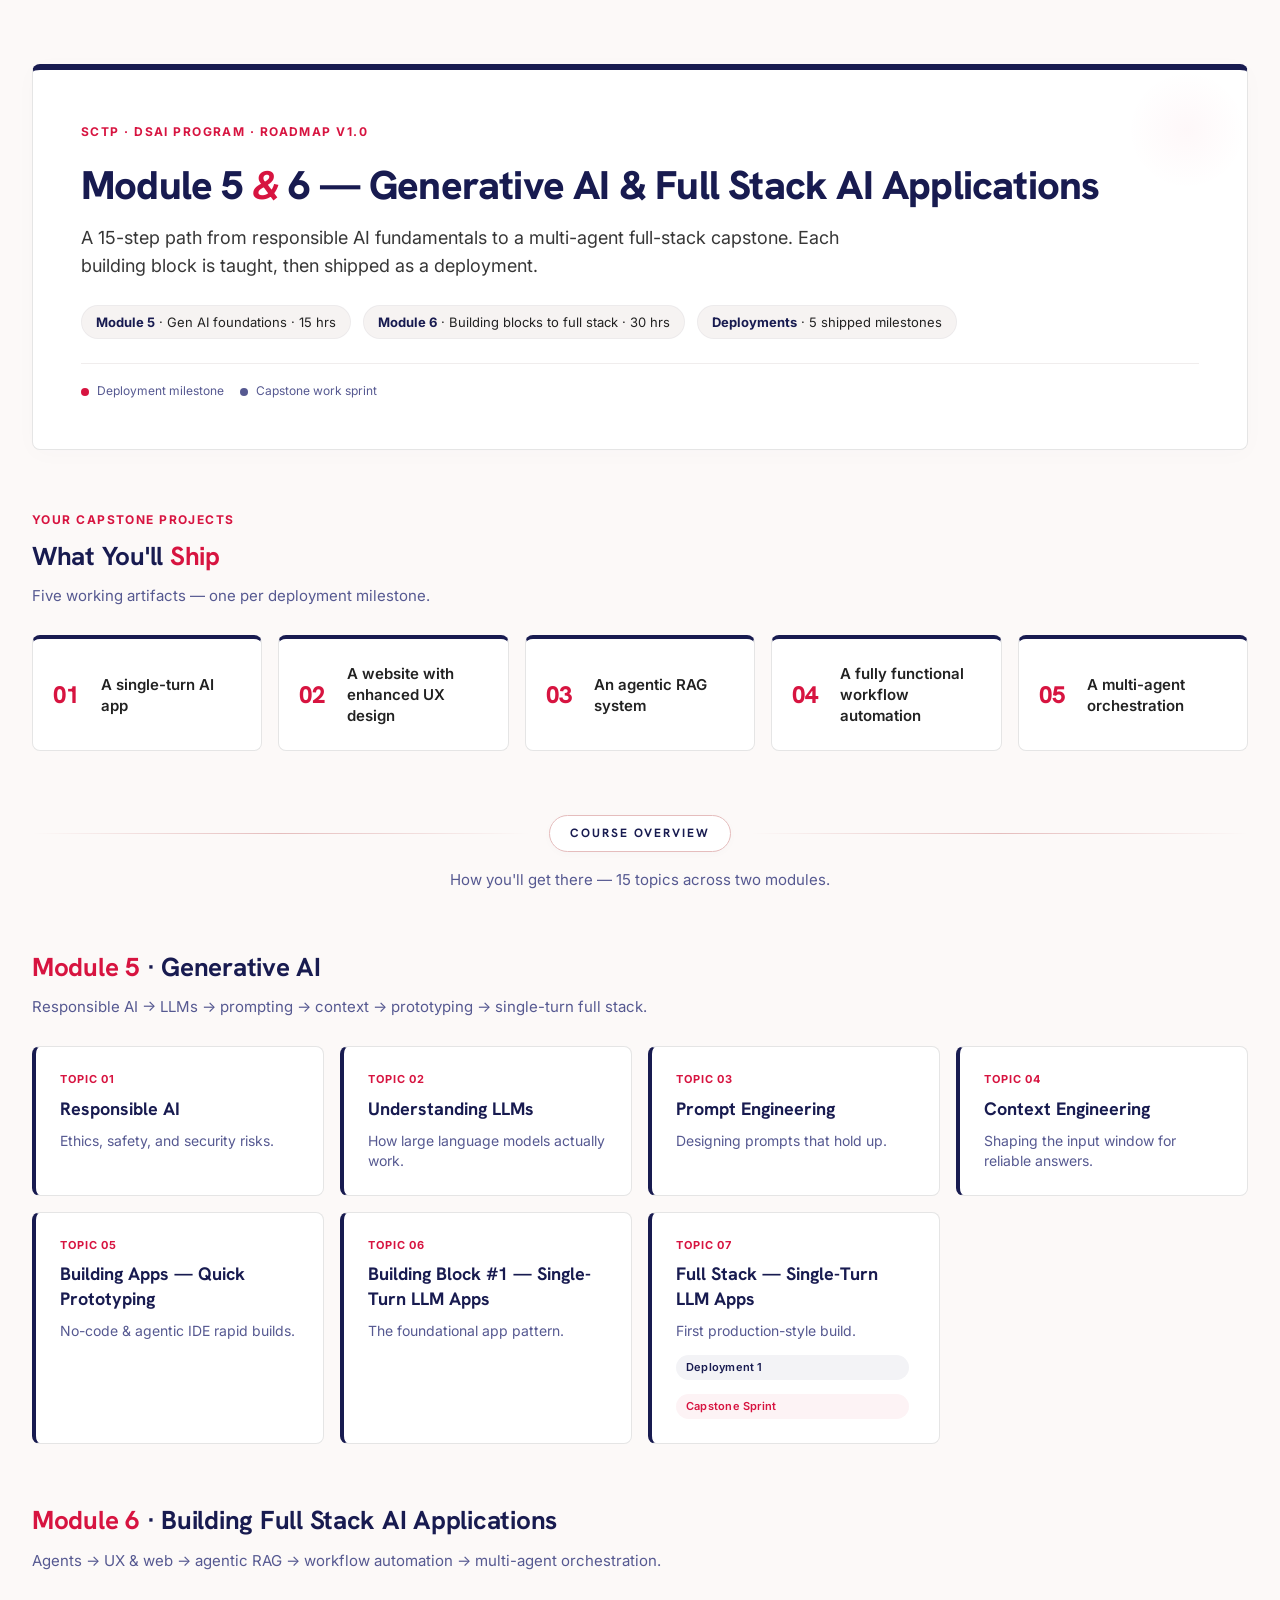
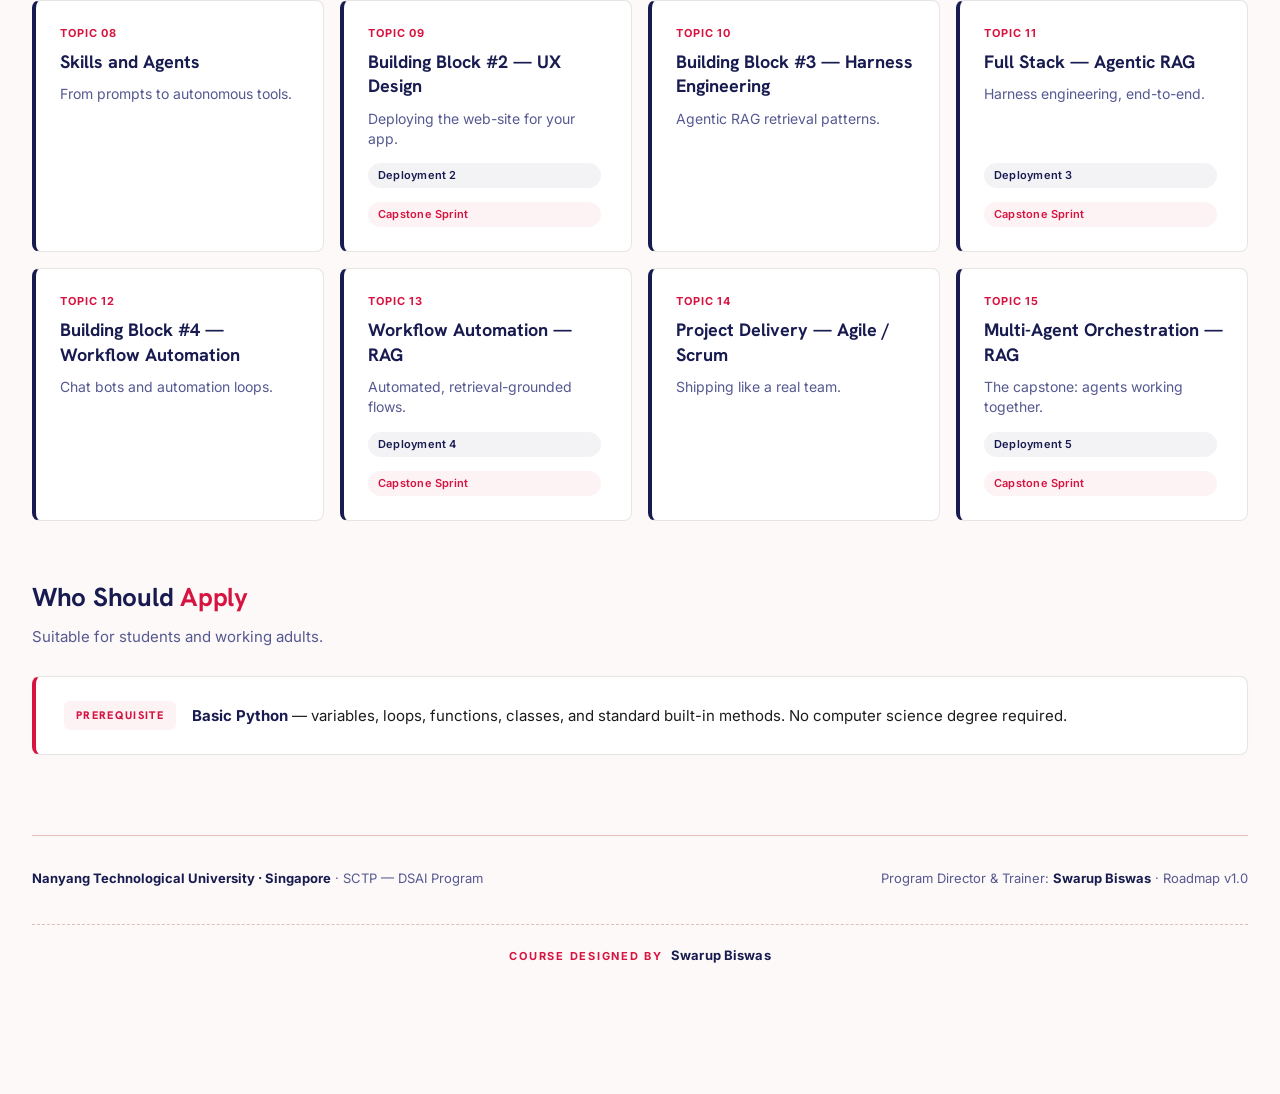
==== index.html @ b16fe464 "update new style" ====
<!doctype html>
<html lang="en">
<head>
<meta charset="utf-8" />
<meta name="viewport" content="width=device-width,initial-scale=1" />
<title>Module 5 & 6 — Generative AI & Full Stack AI Applications</title>
<link rel="stylesheet" href="index.css" />
</head>
<body>
<div class="wrap">

  <header class="top">
    <div class="eyebrow">SCTP · DSAI Program · Roadmap v1.0</div>
    <h1>Module 5 <span class="amp">&</span> 6 — Generative AI &amp; Full Stack AI Applications</h1>
    <p class="lede">A 15-step path from responsible AI fundamentals to a multi-agent full-stack capstone. Each building block is taught, then shipped as a deployment.</p>
    <div class="meta">
      <span><b>Module 5</b> · Gen AI foundations · 15 hrs</span>
      <span><b>Module 6</b> · Building blocks to full stack · 30 hrs</span>
      <span><b>Deployments</b> · 5 shipped milestones</span>
    </div>
    <div class="legend">
      <span><span class="dot d-deploy"></span>Deployment milestone</span>
      <span><span class="dot d-sprint"></span>Capstone work sprint</span>
    </div>
  </header>

  <section class="ships">
    <div class="eyebrow">Your Capstone Projects</div>
    <h2>What You'll <span class="num">Ship</span></h2>
    <p class="sub">Five working artifacts — one per deployment milestone.</p>
    <ol class="ship-list">
      <li><span class="ship-n">01</span><span class="ship-t">A single-turn AI app</span></li>
      <li><span class="ship-n">02</span><span class="ship-t">A website with enhanced UX design</span></li>
      <li><span class="ship-n">03</span><span class="ship-t">An agentic RAG system</span></li>
      <li><span class="ship-n">04</span><span class="ship-t">A fully functional workflow automation</span></li>
      <li><span class="ship-n">05</span><span class="ship-t">A multi-agent orchestration</span></li>
    </ol>
  </section>

  <div class="divider" role="separator" aria-hidden="true">
    <span class="divider-line"></span>
    <span class="divider-label">Course Overview</span>
    <span class="divider-line"></span>
  </div>

  <p class="overview-lede">How you'll get there — 15 topics across two modules.</p>

  <section>
    <h2><span class="num">Module 5</span> · Generative AI</h2>
    <p class="sub">Responsible AI → LLMs → prompting → context → prototyping → single-turn full stack.</p>
    <div class="grid">

      <div class="card">
        <div class="step">TOPIC 01</div>
        <div class="title">Responsible AI</div>
        <div class="when">Ethics, safety, and security risks.</div>
      </div>

      <div class="card">
        <div class="step">TOPIC 02</div>
        <div class="title">Understanding LLMs</div>
        <div class="when">How large language models actually work.</div>
      </div>

      <div class="card">
        <div class="step">TOPIC 03</div>
        <div class="title">Prompt Engineering</div>
        <div class="when">Designing prompts that hold up.</div>
      </div>

      <div class="card">
        <div class="step">TOPIC 04</div>
        <div class="title">Context Engineering</div>
        <div class="when">Shaping the input window for reliable answers.</div>
      </div>

      <div class="card">
        <div class="step">TOPIC 05</div>
        <div class="title">Building Apps — Quick Prototyping</div>
        <div class="when">No-code &amp; agentic IDE rapid builds.</div>
      </div>

      <div class="card">
        <div class="step">TOPIC 06</div>
        <div class="title">Building Block #1 — Single-Turn LLM Apps</div>
        <div class="when">The foundational app pattern.</div>
      </div>

      <div class="card">
        <div class="step">TOPIC 07</div>
        <div class="title">Full Stack — Single-Turn LLM Apps</div>
        <div class="when">First production-style build.</div>
        <span class="tag">Deployment 1</span>
        <span class="tag sprint">Capstone Sprint</span>
      </div>

    </div>
  </section>

  <section>
    <h2><span class="num">Module 6</span> · Building Full Stack AI Applications</h2>
    <p class="sub">Agents → UX &amp; web → agentic RAG → workflow automation → multi-agent orchestration.</p>
    <div class="grid">

      <div class="card">
        <div class="step">TOPIC 08</div>
        <div class="title">Skills and Agents</div>
        <div class="when">From prompts to autonomous tools.</div>
      </div>

      <div class="card">
        <div class="step">TOPIC 09</div>
        <div class="title">Building Block #2 — UX Design</div>
        <div class="when">Deploying the web-site for your app.</div>
        <span class="tag">Deployment 2</span>
        <span class="tag sprint">Capstone Sprint</span>
      </div>

      <div class="card">
        <div class="step">TOPIC 10</div>
        <div class="title">Building Block #3 — Harness Engineering</div>
        <div class="when">Agentic RAG retrieval patterns.</div>
      </div>

      <div class="card">
        <div class="step">TOPIC 11</div>
        <div class="title">Full Stack — Agentic RAG</div>
        <div class="when">Harness engineering, end-to-end.</div>
        <span class="tag">Deployment 3</span>
        <span class="tag sprint">Capstone Sprint</span>
      </div>

      <div class="card">
        <div class="step">TOPIC 12</div>
        <div class="title">Building Block #4 — Workflow Automation</div>
        <div class="when">Chat bots and automation loops.</div>
      </div>

      <div class="card">
        <div class="step">TOPIC 13</div>
        <div class="title">Workflow Automation — RAG</div>
        <div class="when">Automated, retrieval-grounded flows.</div>
        <span class="tag">Deployment 4</span>
        <span class="tag sprint">Capstone Sprint</span>
      </div>

      <div class="card">
        <div class="step">TOPIC 14</div>
        <div class="title">Project Delivery — Agile / Scrum</div>
        <div class="when">Shipping like a real team.</div>
      </div>

      <div class="card">
        <div class="step">TOPIC 15</div>
        <div class="title">Multi-Agent Orchestration — RAG</div>
        <div class="when">The capstone: agents working together.</div>
        <span class="tag">Deployment 5</span>
        <span class="tag sprint">Capstone Sprint</span>
      </div>

    </div>
  </section>

  <section class="eligibility">
    <h2>Who Should <span class="num">Apply</span></h2>
    <p class="sub">Suitable for students and working adults.</p>
    <div class="eligibility-card">
      <span class="eligibility-label">Prerequisite</span>
      <span class="eligibility-text"><b>Basic Python</b> — variables, loops, functions, classes, and standard built-in methods. No computer science degree required.</span>
    </div>
  </section>

  <footer>
    <span><b>Nanyang Technological University · Singapore</b> · SCTP — DSAI Program</span>
    <span>Program Director &amp; Trainer: <b>Swarup Biswas</b> · Roadmap v1.0</span>
    <span class="design-credit"><span class="label">Course Designed by</span><b>Swarup Biswas</b></span>
  </footer>

</div>
</body>
</html>
---- index.css ----
@import url('https://fonts.googleapis.com/css2?family=Hanken+Grotesk:wght@400;500;600;700;800&family=Inter:wght@300;400;500;600;700&display=swap');

:root {
  /* Colors from DESIGN.md */
  --bg: #fcf9f8;
  --fg: #1b1c1c;
  
  --primary: #ad002f;
  --primary-container: #d71440;
  --secondary: #565991;
  --secondary-container: #bcbffe;
  
  --heritage-red: #D71440;
  --deep-navy: #181B50;
  --ink-black: #222222;
  --pure-white: #FFFFFF;
  
  --surface-container-lowest: #ffffff;
  --surface-container-low: #f6f3f2;
  --surface-container: #f0eded;
  --surface-container-high: #eae7e7;
  --surface-container-highest: #e5e2e1;
  
  --outline: #906f6f;
  --outline-variant: #e5bdbd;
  --outline-light: #E5E5E5;
  
  /* Typography */
  --font-headline: 'Hanken Grotesk', -apple-system, BlinkMacSystemFont, "Segoe UI", Roboto, sans-serif;
  --font-body: 'Inter', -apple-system, BlinkMacSystemFont, "Segoe UI", Roboto, sans-serif;
  
  /* Radii */
  --radius-sm: 0.125rem;
  --radius-default: 0.25rem;
  --radius-md: 0.375rem;
  --radius-lg: 0.5rem;
  --radius-xl: 0.75rem;
  --radius-full: 9999px;
  
  /* Spacing */
  --unit: 8px;
  --container-max: 1280px;
  --gutter: 24px;
}

* {
  box-sizing: border-box;
}

html, body {
  margin: 0;
  padding: 0;
  background-color: var(--bg);
  color: var(--fg);
  font-family: var(--font-body);
  font-size: 16px;
  line-height: 1.55;
  -webkit-font-smoothing: antialiased;
}

.wrap {
  max-width: var(--container-max);
  margin: 0 auto;
  padding: 64px 32px 96px;
}

/* Header (Hero Section) styling matching Academic Excellence design */
header.top {
  background: var(--pure-white);
  border: 1px solid var(--outline-light);
  border-top: 6px solid var(--deep-navy);
  border-radius: var(--radius-lg);
  padding: 48px;
  margin-bottom: 48px;
  box-shadow: 0 4px 24px rgba(24, 27, 80, 0.02);
  position: relative;
  overflow: hidden;
}

header.top::after {
  content: '';
  position: absolute;
  top: 0;
  right: 0;
  width: 120px;
  height: 120px;
  background: radial-gradient(circle, rgba(215, 20, 64, 0.03) 0%, transparent 70%);
  pointer-events: none;
}

.eyebrow {
  font-family: var(--font-body);
  color: var(--heritage-red);
  letter-spacing: 0.12em;
  text-transform: uppercase;
  font-size: 12px;
  font-weight: 700;
  margin-bottom: 12px;
  display: inline-block;
}

h1 {
  font-family: var(--font-headline);
  font-size: 40px;
  font-weight: 800;
  line-height: 1.15;
  color: var(--deep-navy);
  margin: 8px 0 16px;
  letter-spacing: -0.02em;
}

h1 .amp {
  color: var(--heritage-red);
  font-family: var(--font-headline);
  font-weight: 700;
  font-style: italic;
}

.lede {
  color: var(--ink-black);
  max-width: 800px;
  font-size: 18px;
  line-height: 1.6;
  margin: 0 0 24px;
  opacity: 0.9;
}

/* Metadata badges in header */
.meta {
  display: flex;
  flex-wrap: wrap;
  gap: 12px;
  margin-top: 24px;
  font-size: 13px;
}

.meta span {
  display: inline-flex;
  align-items: center;
  background: var(--surface-container-low);
  color: var(--ink-black);
  padding: 6px 14px;
  border-radius: var(--radius-full);
  font-weight: 400;
  border: 1px solid rgba(24, 27, 80, 0.04);
}

.meta b {
  color: var(--deep-navy);
  font-weight: 700;
  margin-right: 4px;
}

/* Legend styling */
.legend {
  display: flex;
  flex-wrap: wrap;
  gap: 16px;
  margin-top: 24px;
  font-size: 12px;
  color: var(--secondary);
  border-top: 1px solid var(--surface-container);
  padding-top: 18px;
}

.legend span {
  display: inline-flex;
  align-items: center;
}

.legend .dot {
  display: inline-block;
  width: 8px;
  height: 8px;
  border-radius: var(--radius-full);
  margin-right: 8px;
}

.legend .d-deploy {
  background-color: var(--heritage-red);
}

.legend .d-sprint {
  background-color: var(--secondary);
}

/* Sections & Typography */
section {
  margin-top: 56px;
}

h2 {
  font-family: var(--font-headline);
  font-size: 26px;
  font-weight: 700;
  color: var(--deep-navy);
  margin: 0 0 8px;
  letter-spacing: -0.01em;
}

h2 .num {
  color: var(--heritage-red);
}

.sub {
  color: var(--secondary);
  font-size: 15px;
  margin-bottom: 28px;
  margin-top: 0;
}

/* Capstone Projects Section */
.ships .eyebrow {
  margin-bottom: 6px;
}

.ships .ship-list {
  list-style: none;
  padding: 0;
  margin: 0;
  display: grid;
  grid-template-columns: repeat(auto-fill, minmax(220px, 1fr));
  gap: 16px;
}

.ships .ship-list li {
  background: var(--pure-white);
  border: 1px solid var(--outline-light);
  border-top: 4px solid var(--deep-navy);
  padding: 24px 20px;
  border-radius: var(--radius-lg);
  display: flex;
  align-items: center;
  gap: 16px;
  transition: transform 0.2s cubic-bezier(0.2, 0.8, 0.2, 1), box-shadow 0.2s ease, border-top-color 0.2s ease;
}

.ships .ship-list li:hover {
  transform: translateY(-3px);
  box-shadow: 0 8px 20px rgba(24, 27, 80, 0.05);
  border-top-color: var(--heritage-red);
}

.ships .ship-n {
  color: var(--heritage-red);
  font-family: var(--font-headline);
  font-weight: 800;
  font-size: 24px;
  line-height: 1;
  min-width: 32px;
  font-feature-settings: "tnum";
}

.ships .ship-t {
  color: var(--ink-black);
  font-size: 15px;
  font-weight: 600;
  line-height: 1.4;
}

/* Divider Styling */
.divider {
  display: flex;
  align-items: center;
  gap: 20px;
  margin: 64px 0 16px;
}

.divider-line {
  flex: 1;
  height: 1px;
  background: linear-gradient(90deg, transparent, var(--outline-variant), transparent);
}

.divider-label {
  color: var(--deep-navy);
  font-family: var(--font-headline);
  font-size: 12px;
  letter-spacing: 0.16em;
  text-transform: uppercase;
  font-weight: 700;
  padding: 8px 20px;
  border: 1px solid var(--outline-variant);
  border-radius: var(--radius-full);
  background: var(--pure-white);
  box-shadow: 0 2px 8px rgba(24, 27, 80, 0.02);
  white-space: nowrap;
}

.overview-lede {
  color: var(--secondary);
  font-size: 15px;
  text-align: center;
  margin: 0 0 32px;
}

/* Topic Grid and Card Styling */
.grid {
  display: grid;
  grid-template-columns: repeat(auto-fill, minmax(260px, 1fr));
  gap: 16px;
}

.card {
  background: var(--pure-white);
  border: 1px solid var(--outline-light);
  border-left: 4px solid var(--deep-navy);
  padding: 24px;
  border-radius: var(--radius-lg);
  position: relative;
  transition: transform 0.2s cubic-bezier(0.2, 0.8, 0.2, 1), box-shadow 0.2s ease, border-left-color 0.2s ease;
  display: flex;
  flex-direction: column;
}

.card:hover {
  border-color: var(--outline-light);
  border-left-color: var(--heritage-red);
  transform: translateY(-3px);
  box-shadow: 0 8px 20px rgba(24, 27, 80, 0.05);
}

.step {
  font-family: var(--font-body);
  font-size: 11px;
  color: var(--heritage-red);
  font-weight: 700;
  letter-spacing: 0.08em;
  margin-bottom: 8px;
}

.title {
  font-family: var(--font-headline);
  font-size: 18px;
  font-weight: 700;
  margin: 0 0 10px;
  color: var(--deep-navy);
  line-height: 1.35;
}

.when {
  font-size: 14px;
  color: var(--secondary);
  line-height: 1.45;
  margin-bottom: auto; /* Pushes the tags to the bottom */
}

/* Tag Styles */
.tag {
  display: inline-block;
  font-size: 11px;
  letter-spacing: 0.02em;
  font-weight: 600;
  margin-top: 14px;
  margin-right: 6px;
  padding: 4px 10px;
  border-radius: var(--radius-full);
  /* Primary Chip (Deployment): Subtle bg fill (5% opacity of secondary color) */
  background: rgba(24, 27, 80, 0.05);
  color: var(--deep-navy);
  border: none;
  transition: background 0.15s ease;
}

/* Secondary Chip (Capstone Sprint): Subtle bg fill of primary color */
.tag.sprint {
  background: rgba(215, 20, 64, 0.05);
  color: var(--heritage-red);
}

.card:hover .tag {
  background: rgba(24, 27, 80, 0.08);
}

.card:hover .tag.sprint {
  background: rgba(215, 20, 64, 0.08);
}

/* Eligibility Section */
.eligibility .eligibility-card {
  background: var(--pure-white);
  border: 1px solid var(--outline-light);
  border-left: 4px solid var(--heritage-red);
  border-radius: var(--radius-lg);
  padding: 24px 28px;
  display: flex;
  flex-wrap: wrap;
  align-items: center;
  gap: 16px;
  box-shadow: 0 2px 12px rgba(24, 27, 80, 0.01);
  transition: transform 0.2s ease, box-shadow 0.2s ease;
}

.eligibility .eligibility-card:hover {
  transform: translateY(-1px);
  box-shadow: 0 6px 16px rgba(24, 27, 80, 0.03);
}

.eligibility-label {
  color: var(--heritage-red);
  font-family: var(--font-headline);
  font-size: 11px;
  letter-spacing: 0.12em;
  text-transform: uppercase;
  font-weight: 800;
  background: rgba(215, 20, 64, 0.05);
  padding: 6px 12px;
  border-radius: var(--radius-md);
  white-space: nowrap;
}

.eligibility-text {
  color: var(--fg);
  font-size: 15px;
  line-height: 1.55;
  flex: 1;
  min-width: 240px;
}

.eligibility-text b {
  color: var(--deep-navy);
  font-weight: 700;
}

/* Footer Styling */
footer {
  margin-top: 80px;
  padding: 32px 0;
  border-top: 1px solid var(--outline-variant);
  color: var(--secondary);
  font-size: 13px;
  display: flex;
  justify-content: space-between;
  align-items: center;
  flex-wrap: wrap;
  gap: 16px;
}

footer span b {
  color: var(--deep-navy);
}

.design-credit {
  flex-basis: 100%;
  text-align: center;
  color: var(--ink-black);
  font-size: 13px;
  letter-spacing: 0.01em;
  margin-top: 20px;
  padding-top: 20px;
  border-top: 1px dashed var(--outline-variant);
}

.design-credit .label {
  color: var(--heritage-red);
  font-size: 11px;
  letter-spacing: 0.16em;
  text-transform: uppercase;
  font-weight: 700;
  margin-right: 8px;
}

/* Media Queries */
@media (max-width: 768px) {
  header.top {
    padding: 32px;
  }
  h1 {
    font-size: 32px;
  }
  .grid {
    grid-template-columns: repeat(auto-fill, minmax(220px, 1fr));
  }
}

@media (max-width: 560px) {
  header.top {
    padding: 24px;
    border-top-width: 4px;
  }
  h1 {
    font-size: 26px;
  }
  .lede {
    font-size: 16px;
  }
  .grid {
    grid-template-columns: 1fr;
  }
  footer {
    flex-direction: column;
    align-items: flex-start;
  }
  .design-credit {
    text-align: left;
  }
}
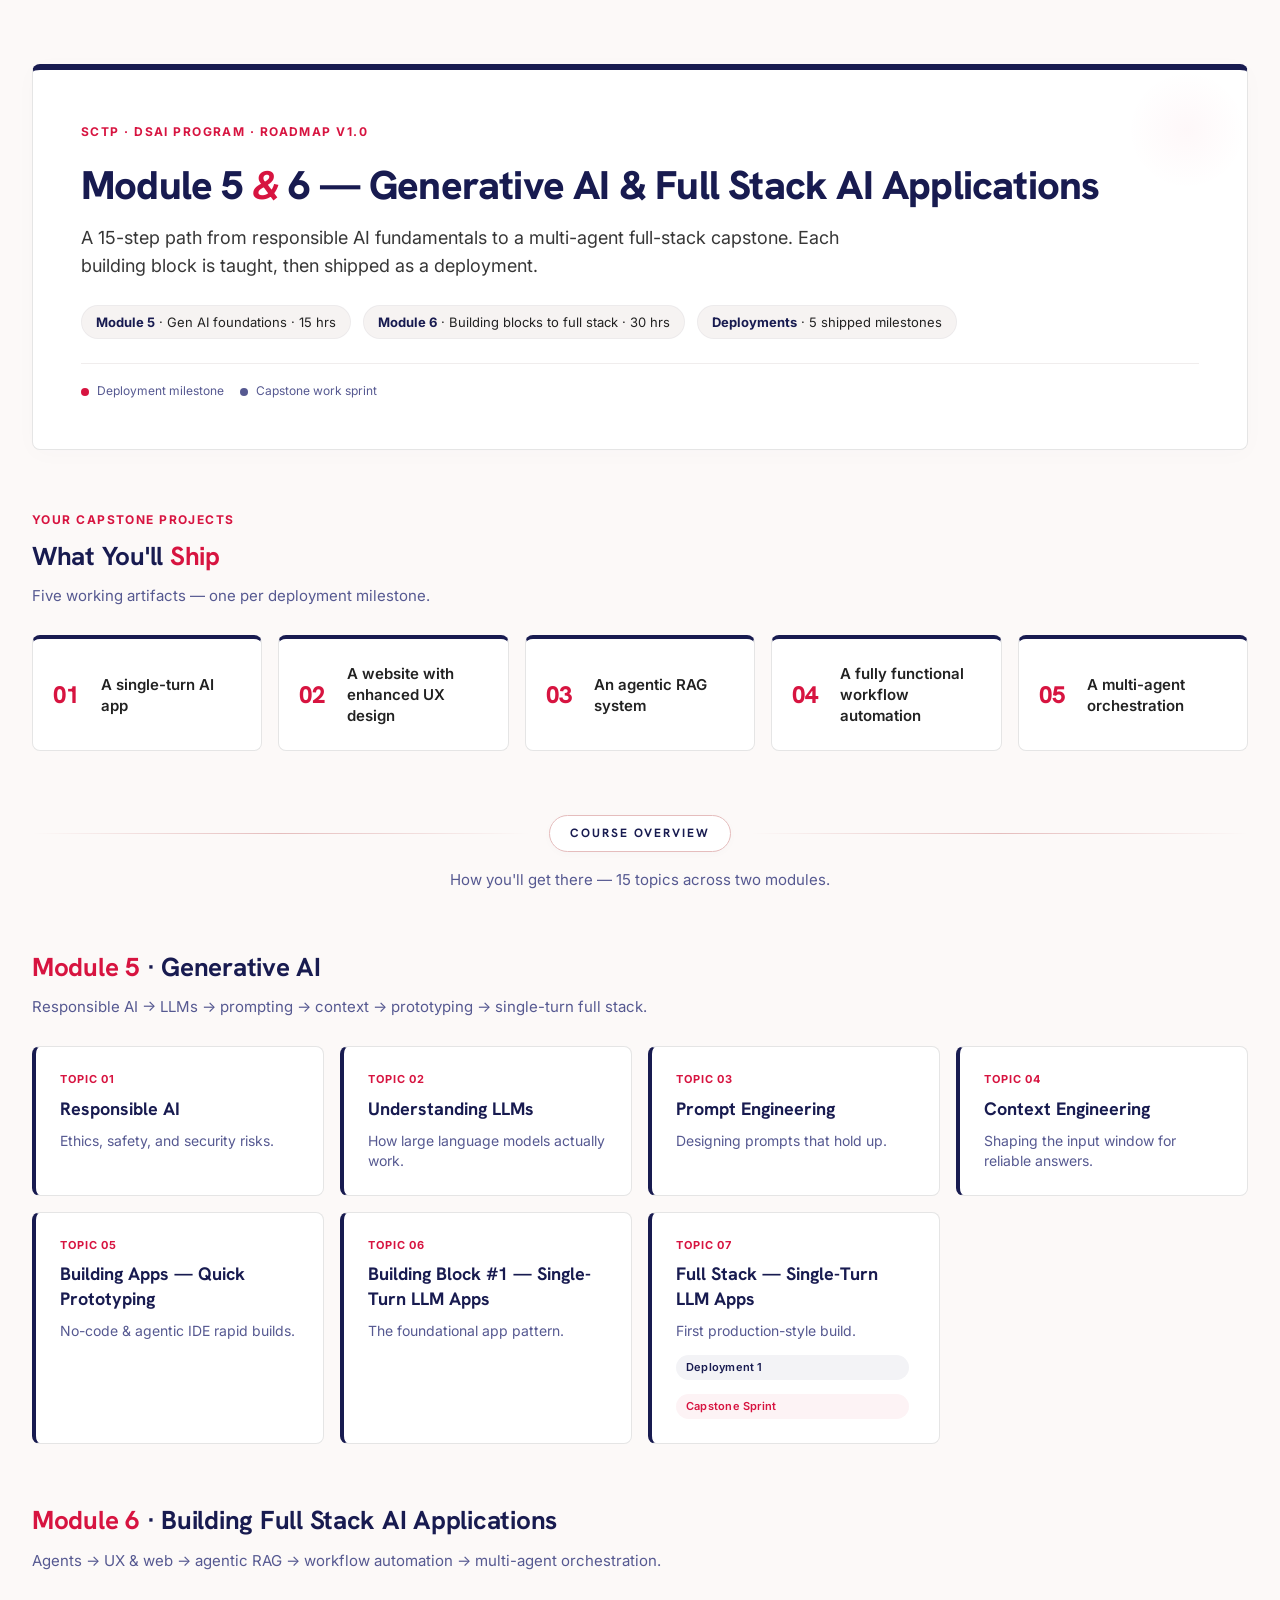
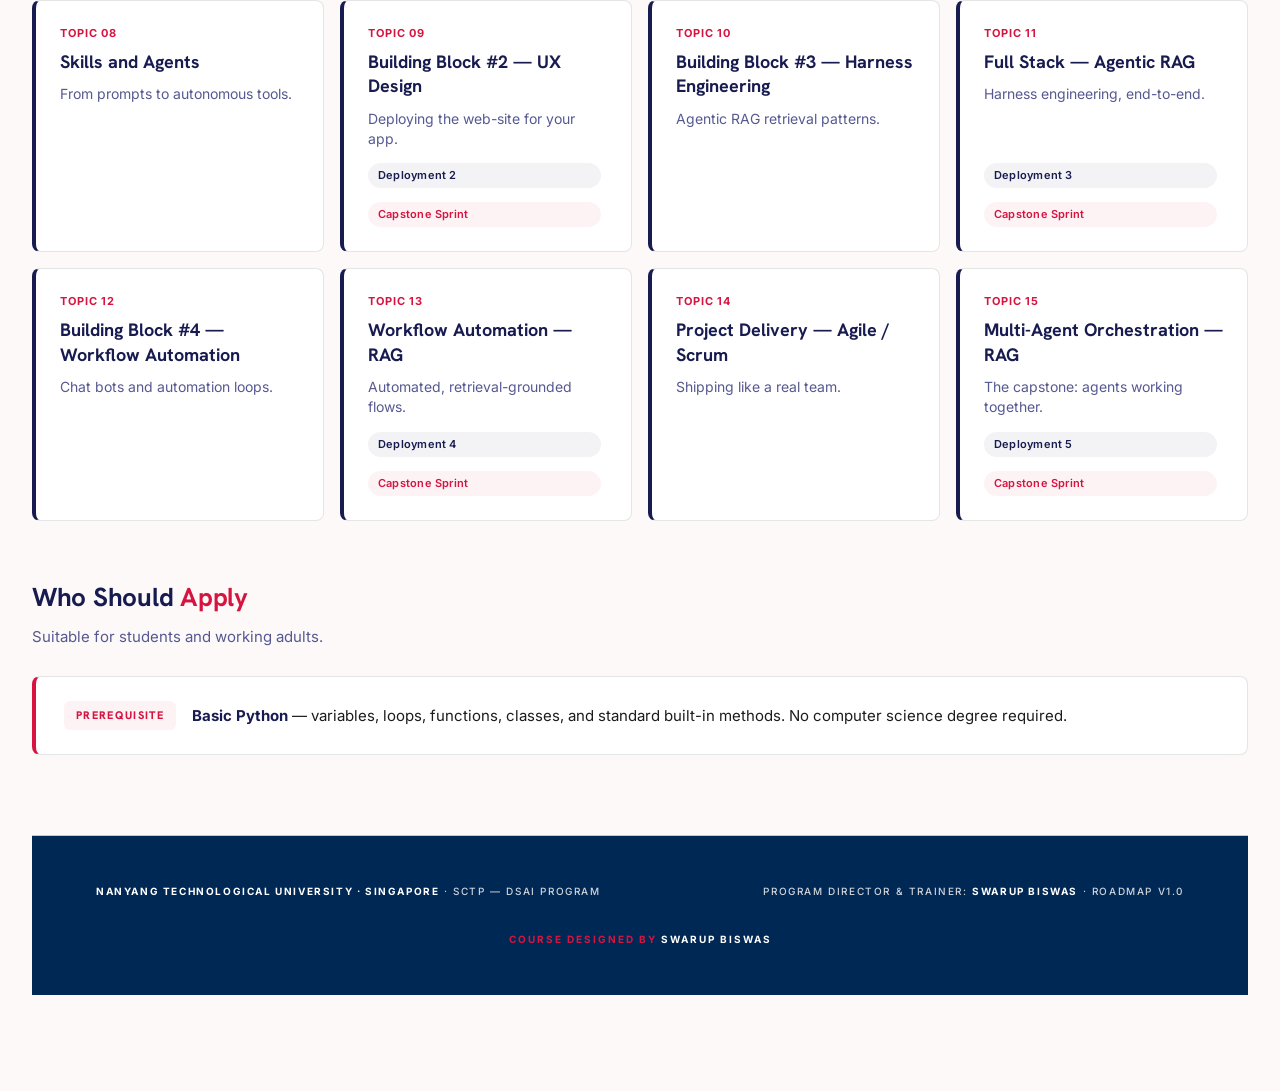
==== commit 5b9f56d3: "update footer" ====
--- a/index.html
+++ b/index.html
@@ -1,181 +1,198 @@
 <!doctype html>
 <html lang="en">
+
 <head>
-<meta charset="utf-8" />
-<meta name="viewport" content="width=device-width,initial-scale=1" />
-<title>Module 5 & 6 — Generative AI & Full Stack AI Applications</title>
-<link rel="stylesheet" href="index.css" />
+  <meta charset="utf-8" />
+  <meta name="viewport" content="width=device-width,initial-scale=1" />
+  <title>Module 5 & 6 — Generative AI & Full Stack AI Applications</title>
+  <link
+    href="https://fonts.googleapis.com/css2?family=Material+Symbols+Outlined:wght,FILL@100..700,0..1&amp;display=swap"
+    rel="stylesheet" />
+  <link rel="stylesheet" href="index.css" />
 </head>
+
 <body>
-<div class="wrap">
+  <div class="wrap">
 
-  <header class="top">
-    <div class="eyebrow">SCTP · DSAI Program · Roadmap v1.0</div>
-    <h1>Module 5 <span class="amp">&</span> 6 — Generative AI &amp; Full Stack AI Applications</h1>
-    <p class="lede">A 15-step path from responsible AI fundamentals to a multi-agent full-stack capstone. Each building block is taught, then shipped as a deployment.</p>
-    <div class="meta">
-      <span><b>Module 5</b> · Gen AI foundations · 15 hrs</span>
-      <span><b>Module 6</b> · Building blocks to full stack · 30 hrs</span>
-      <span><b>Deployments</b> · 5 shipped milestones</span>
+    <header class="top">
+      <div class="eyebrow">SCTP · DSAI Program · Roadmap v1.0</div>
+      <h1>Module 5 <span class="amp">&</span> 6 — Generative AI &amp; Full Stack AI Applications</h1>
+      <p class="lede">A 15-step path from responsible AI fundamentals to a multi-agent full-stack capstone. Each
+        building block is taught, then shipped as a deployment.</p>
+      <div class="meta">
+        <span><b>Module 5</b> · Gen AI foundations · 15 hrs</span>
+        <span><b>Module 6</b> · Building blocks to full stack · 30 hrs</span>
+        <span><b>Deployments</b> · 5 shipped milestones</span>
+      </div>
+      <div class="legend">
+        <span><span class="dot d-deploy"></span>Deployment milestone</span>
+        <span><span class="dot d-sprint"></span>Capstone work sprint</span>
+      </div>
+    </header>
+
+    <section class="ships">
+      <div class="eyebrow">Your Capstone Projects</div>
+      <h2>What You'll <span class="num">Ship</span></h2>
+      <p class="sub">Five working artifacts — one per deployment milestone.</p>
+      <ol class="ship-list">
+        <li><span class="ship-n">01</span><span class="ship-t">A single-turn AI app</span></li>
+        <li><span class="ship-n">02</span><span class="ship-t">A website with enhanced UX design</span></li>
+        <li><span class="ship-n">03</span><span class="ship-t">An agentic RAG system</span></li>
+        <li><span class="ship-n">04</span><span class="ship-t">A fully functional workflow automation</span></li>
+        <li><span class="ship-n">05</span><span class="ship-t">A multi-agent orchestration</span></li>
+      </ol>
+    </section>
+
+    <div class="divider" role="separator" aria-hidden="true">
+      <span class="divider-line"></span>
+      <span class="divider-label">Course Overview</span>
+      <span class="divider-line"></span>
     </div>
-    <div class="legend">
-      <span><span class="dot d-deploy"></span>Deployment milestone</span>
-      <span><span class="dot d-sprint"></span>Capstone work sprint</span>
-    </div>
-  </header>
 
-  <section class="ships">
-    <div class="eyebrow">Your Capstone Projects</div>
-    <h2>What You'll <span class="num">Ship</span></h2>
-    <p class="sub">Five working artifacts — one per deployment milestone.</p>
-    <ol class="ship-list">
-      <li><span class="ship-n">01</span><span class="ship-t">A single-turn AI app</span></li>
-      <li><span class="ship-n">02</span><span class="ship-t">A website with enhanced UX design</span></li>
-      <li><span class="ship-n">03</span><span class="ship-t">An agentic RAG system</span></li>
-      <li><span class="ship-n">04</span><span class="ship-t">A fully functional workflow automation</span></li>
-      <li><span class="ship-n">05</span><span class="ship-t">A multi-agent orchestration</span></li>
-    </ol>
-  </section>
+    <p class="overview-lede">How you'll get there — 15 topics across two modules.</p>
 
-  <div class="divider" role="separator" aria-hidden="true">
-    <span class="divider-line"></span>
-    <span class="divider-label">Course Overview</span>
-    <span class="divider-line"></span>
+    <section>
+      <h2><span class="num">Module 5</span> · Generative AI</h2>
+      <p class="sub">Responsible AI → LLMs → prompting → context → prototyping → single-turn full stack.</p>
+      <div class="grid">
+
+        <div class="card">
+          <div class="step">TOPIC 01</div>
+          <div class="title">Responsible AI</div>
+          <div class="when">Ethics, safety, and security risks.</div>
+        </div>
+
+        <div class="card">
+          <div class="step">TOPIC 02</div>
+          <div class="title">Understanding LLMs</div>
+          <div class="when">How large language models actually work.</div>
+        </div>
+
+        <div class="card">
+          <div class="step">TOPIC 03</div>
+          <div class="title">Prompt Engineering</div>
+          <div class="when">Designing prompts that hold up.</div>
+        </div>
+
+        <div class="card">
+          <div class="step">TOPIC 04</div>
+          <div class="title">Context Engineering</div>
+          <div class="when">Shaping the input window for reliable answers.</div>
+        </div>
+
+        <div class="card">
+          <div class="step">TOPIC 05</div>
+          <div class="title">Building Apps — Quick Prototyping</div>
+          <div class="when">No-code &amp; agentic IDE rapid builds.</div>
+        </div>
+
+        <div class="card">
+          <div class="step">TOPIC 06</div>
+          <div class="title">Building Block #1 — Single-Turn LLM Apps</div>
+          <div class="when">The foundational app pattern.</div>
+        </div>
+
+        <div class="card">
+          <div class="step">TOPIC 07</div>
+          <div class="title">Full Stack — Single-Turn LLM Apps</div>
+          <div class="when">First production-style build.</div>
+          <span class="tag">Deployment 1</span>
+          <span class="tag sprint">Capstone Sprint</span>
+        </div>
+
+      </div>
+    </section>
+
+    <section>
+      <h2><span class="num">Module 6</span> · Building Full Stack AI Applications</h2>
+      <p class="sub">Agents → UX &amp; web → agentic RAG → workflow automation → multi-agent orchestration.</p>
+      <div class="grid">
+
+        <div class="card">
+          <div class="step">TOPIC 08</div>
+          <div class="title">Skills and Agents</div>
+          <div class="when">From prompts to autonomous tools.</div>
+        </div>
+
+        <div class="card">
+          <div class="step">TOPIC 09</div>
+          <div class="title">Building Block #2 — UX Design</div>
+          <div class="when">Deploying the web-site for your app.</div>
+          <span class="tag">Deployment 2</span>
+          <span class="tag sprint">Capstone Sprint</span>
+        </div>
+
+        <div class="card">
+          <div class="step">TOPIC 10</div>
+          <div class="title">Building Block #3 — Harness Engineering</div>
+          <div class="when">Agentic RAG retrieval patterns.</div>
+        </div>
+
+        <div class="card">
+          <div class="step">TOPIC 11</div>
+          <div class="title">Full Stack — Agentic RAG</div>
+          <div class="when">Harness engineering, end-to-end.</div>
+          <span class="tag">Deployment 3</span>
+          <span class="tag sprint">Capstone Sprint</span>
+        </div>
+
+        <div class="card">
+          <div class="step">TOPIC 12</div>
+          <div class="title">Building Block #4 — Workflow Automation</div>
+          <div class="when">Chat bots and automation loops.</div>
+        </div>
+
+        <div class="card">
+          <div class="step">TOPIC 13</div>
+          <div class="title">Workflow Automation — RAG</div>
+          <div class="when">Automated, retrieval-grounded flows.</div>
+          <span class="tag">Deployment 4</span>
+          <span class="tag sprint">Capstone Sprint</span>
+        </div>
+
+        <div class="card">
+          <div class="step">TOPIC 14</div>
+          <div class="title">Project Delivery — Agile / Scrum</div>
+          <div class="when">Shipping like a real team.</div>
+        </div>
+
+        <div class="card">
+          <div class="step">TOPIC 15</div>
+          <div class="title">Multi-Agent Orchestration — RAG</div>
+          <div class="when">The capstone: agents working together.</div>
+          <span class="tag">Deployment 5</span>
+          <span class="tag sprint">Capstone Sprint</span>
+        </div>
+
+      </div>
+    </section>
+
+    <section class="eligibility">
+      <h2>Who Should <span class="num">Apply</span></h2>
+      <p class="sub">Suitable for students and working adults.</p>
+      <div class="eligibility-card">
+        <span class="eligibility-label">Prerequisite</span>
+        <span class="eligibility-text"><b>Basic Python</b> — variables, loops, functions, classes, and standard built-in
+          methods. No computer science degree required.</span>
+      </div>
+    </section>
+
+    <footer class="page-footer">
+      <div class="footer-container">
+        <div class="footer-info">
+          <div>
+            <span class="highlight">Nanyang Technological University · Singapore</span> · SCTP — DSAI Program
+          </div>
+          <div>
+            Program Director &amp; Trainer: <span class="highlight">Swarup Biswas</span> · Roadmap v1.0
+          </div>
+        </div>
+        <div class="footer-designer">
+          <p>COURSE DESIGNED BY <span class="highlight">Swarup Biswas</span></p>
+        </div>
+      </div>
+    </footer>
   </div>
+</body>
 
-  <p class="overview-lede">How you'll get there — 15 topics across two modules.</p>
-
-  <section>
-    <h2><span class="num">Module 5</span> · Generative AI</h2>
-    <p class="sub">Responsible AI → LLMs → prompting → context → prototyping → single-turn full stack.</p>
-    <div class="grid">
-
-      <div class="card">
-        <div class="step">TOPIC 01</div>
-        <div class="title">Responsible AI</div>
-        <div class="when">Ethics, safety, and security risks.</div>
-      </div>
-
-      <div class="card">
-        <div class="step">TOPIC 02</div>
-        <div class="title">Understanding LLMs</div>
-        <div class="when">How large language models actually work.</div>
-      </div>
-
-      <div class="card">
-        <div class="step">TOPIC 03</div>
-        <div class="title">Prompt Engineering</div>
-        <div class="when">Designing prompts that hold up.</div>
-      </div>
-
-      <div class="card">
-        <div class="step">TOPIC 04</div>
-        <div class="title">Context Engineering</div>
-        <div class="when">Shaping the input window for reliable answers.</div>
-      </div>
-
-      <div class="card">
-        <div class="step">TOPIC 05</div>
-        <div class="title">Building Apps — Quick Prototyping</div>
-        <div class="when">No-code &amp; agentic IDE rapid builds.</div>
-      </div>
-
-      <div class="card">
-        <div class="step">TOPIC 06</div>
-        <div class="title">Building Block #1 — Single-Turn LLM Apps</div>
-        <div class="when">The foundational app pattern.</div>
-      </div>
-
-      <div class="card">
-        <div class="step">TOPIC 07</div>
-        <div class="title">Full Stack — Single-Turn LLM Apps</div>
-        <div class="when">First production-style build.</div>
-        <span class="tag">Deployment 1</span>
-        <span class="tag sprint">Capstone Sprint</span>
-      </div>
-
-    </div>
-  </section>
-
-  <section>
-    <h2><span class="num">Module 6</span> · Building Full Stack AI Applications</h2>
-    <p class="sub">Agents → UX &amp; web → agentic RAG → workflow automation → multi-agent orchestration.</p>
-    <div class="grid">
-
-      <div class="card">
-        <div class="step">TOPIC 08</div>
-        <div class="title">Skills and Agents</div>
-        <div class="when">From prompts to autonomous tools.</div>
-      </div>
-
-      <div class="card">
-        <div class="step">TOPIC 09</div>
-        <div class="title">Building Block #2 — UX Design</div>
-        <div class="when">Deploying the web-site for your app.</div>
-        <span class="tag">Deployment 2</span>
-        <span class="tag sprint">Capstone Sprint</span>
-      </div>
-
-      <div class="card">
-        <div class="step">TOPIC 10</div>
-        <div class="title">Building Block #3 — Harness Engineering</div>
-        <div class="when">Agentic RAG retrieval patterns.</div>
-      </div>
-
-      <div class="card">
-        <div class="step">TOPIC 11</div>
-        <div class="title">Full Stack — Agentic RAG</div>
-        <div class="when">Harness engineering, end-to-end.</div>
-        <span class="tag">Deployment 3</span>
-        <span class="tag sprint">Capstone Sprint</span>
-      </div>
-
-      <div class="card">
-        <div class="step">TOPIC 12</div>
-        <div class="title">Building Block #4 — Workflow Automation</div>
-        <div class="when">Chat bots and automation loops.</div>
-      </div>
-
-      <div class="card">
-        <div class="step">TOPIC 13</div>
-        <div class="title">Workflow Automation — RAG</div>
-        <div class="when">Automated, retrieval-grounded flows.</div>
-        <span class="tag">Deployment 4</span>
-        <span class="tag sprint">Capstone Sprint</span>
-      </div>
-
-      <div class="card">
-        <div class="step">TOPIC 14</div>
-        <div class="title">Project Delivery — Agile / Scrum</div>
-        <div class="when">Shipping like a real team.</div>
-      </div>
-
-      <div class="card">
-        <div class="step">TOPIC 15</div>
-        <div class="title">Multi-Agent Orchestration — RAG</div>
-        <div class="when">The capstone: agents working together.</div>
-        <span class="tag">Deployment 5</span>
-        <span class="tag sprint">Capstone Sprint</span>
-      </div>
-
-    </div>
-  </section>
-
-  <section class="eligibility">
-    <h2>Who Should <span class="num">Apply</span></h2>
-    <p class="sub">Suitable for students and working adults.</p>
-    <div class="eligibility-card">
-      <span class="eligibility-label">Prerequisite</span>
-      <span class="eligibility-text"><b>Basic Python</b> — variables, loops, functions, classes, and standard built-in methods. No computer science degree required.</span>
-    </div>
-  </section>
-
-  <footer>
-    <span><b>Nanyang Technological University · Singapore</b> · SCTP — DSAI Program</span>
-    <span>Program Director &amp; Trainer: <b>Swarup Biswas</b> · Roadmap v1.0</span>
-    <span class="design-credit"><span class="label">Course Designed by</span><b>Swarup Biswas</b></span>
-  </footer>
-
-</div>
-</body>
-</html>
+</html>
--- a/index.css
+++ b/index.css
@@ -4,31 +4,31 @@
   /* Colors from DESIGN.md */
   --bg: #fcf9f8;
   --fg: #1b1c1c;
-  
+
   --primary: #ad002f;
   --primary-container: #d71440;
   --secondary: #565991;
   --secondary-container: #bcbffe;
-  
+
   --heritage-red: #D71440;
   --deep-navy: #181B50;
   --ink-black: #222222;
   --pure-white: #FFFFFF;
-  
+
   --surface-container-lowest: #ffffff;
   --surface-container-low: #f6f3f2;
   --surface-container: #f0eded;
   --surface-container-high: #eae7e7;
   --surface-container-highest: #e5e2e1;
-  
+
   --outline: #906f6f;
   --outline-variant: #e5bdbd;
   --outline-light: #E5E5E5;
-  
+
   /* Typography */
   --font-headline: 'Hanken Grotesk', -apple-system, BlinkMacSystemFont, "Segoe UI", Roboto, sans-serif;
   --font-body: 'Inter', -apple-system, BlinkMacSystemFont, "Segoe UI", Roboto, sans-serif;
-  
+
   /* Radii */
   --radius-sm: 0.125rem;
   --radius-default: 0.25rem;
@@ -36,18 +36,21 @@
   --radius-lg: 0.5rem;
   --radius-xl: 0.75rem;
   --radius-full: 9999px;
-  
+
   /* Spacing */
   --unit: 8px;
   --container-max: 1280px;
   --gutter: 24px;
+  --margin-desktop: 64px;
+  --margin-mobile: 20px;
 }
 
 * {
   box-sizing: border-box;
 }
 
-html, body {
+html,
+body {
   margin: 0;
   padding: 0;
   background-color: var(--bg);
@@ -342,7 +345,8 @@
   font-size: 14px;
   color: var(--secondary);
   line-height: 1.45;
-  margin-bottom: auto; /* Pushes the tags to the bottom */
+  margin-bottom: auto;
+  /* Pushes the tags to the bottom */
 }
 
 /* Tag Styles */
@@ -422,42 +426,72 @@
   font-weight: 700;
 }
 
-/* Footer Styling */
-footer {
+/* Page Footer Styling */
+.page-footer {
+  width: 100%;
+  background-color: #002855; /* NTU Styled Deep Blue */
+  color: rgb(255, 255, 255);
   margin-top: 80px;
-  padding: 32px 0;
+  padding: 48px 0;
   border-top: 1px solid var(--outline-variant);
-  color: var(--secondary);
-  font-size: 13px;
-  display: flex;
+  font-family: var(--font-body);
+}
+
+.footer-container {
+  max-width: var(--container-max);
+  margin: 0 auto;
+  padding: 0 var(--margin-mobile);
+}
+
+@media (min-width: 768px) {
+  .footer-container {
+    padding: 0 var(--margin-desktop);
+  }
+}
+
+.footer-info {
+  display: flex;
+  flex-direction: column;
+  align-items: center;
   justify-content: space-between;
-  align-items: center;
-  flex-wrap: wrap;
-  gap: 16px;
-}
-
-footer span b {
-  color: var(--deep-navy);
-}
-
-.design-credit {
-  flex-basis: 100%;
+  gap: 24px;
   text-align: center;
-  color: var(--ink-black);
-  font-size: 13px;
-  letter-spacing: 0.01em;
-  margin-top: 20px;
-  padding-top: 20px;
-  border-top: 1px dashed var(--outline-variant);
-}
-
-.design-credit .label {
-  color: var(--heritage-red);
-  font-size: 11px;
-  letter-spacing: 0.16em;
+  font-size: 10px;
+  font-weight: 500;
+  color: #d1d5db; /* gray-300 */
   text-transform: uppercase;
-  font-weight: 700;
-  margin-right: 8px;
+  letter-spacing: 0.16em; /* tracking-widest */
+}
+
+@media (min-width: 768px) {
+  .footer-info {
+    flex-direction: row;
+    text-align: left;
+  }
+}
+
+.footer-info .highlight {
+  color: var(--pure-white);
+  font-weight: 700;
+}
+
+.footer-designer {
+  margin-top: 32px;
+  text-align: center;
+}
+
+.footer-designer p {
+  font-size: 10px;
+  font-weight: 700;
+  color: var(--heritage-red); /* ntu-red */
+  text-transform: uppercase;
+  letter-spacing: 0.2em;
+  margin: 0;
+}
+
+.footer-designer .highlight {
+  color: var(--pure-white);
+  font-weight: 700;
 }
 
 /* Media Queries */
@@ -465,9 +499,11 @@
   header.top {
     padding: 32px;
   }
+
   h1 {
     font-size: 32px;
   }
+
   .grid {
     grid-template-columns: repeat(auto-fill, minmax(220px, 1fr));
   }
@@ -478,20 +514,16 @@
     padding: 24px;
     border-top-width: 4px;
   }
+
   h1 {
     font-size: 26px;
   }
+
   .lede {
     font-size: 16px;
   }
+
   .grid {
     grid-template-columns: 1fr;
   }
-  footer {
-    flex-direction: column;
-    align-items: flex-start;
-  }
-  .design-credit {
-    text-align: left;
-  }
-}
+}
